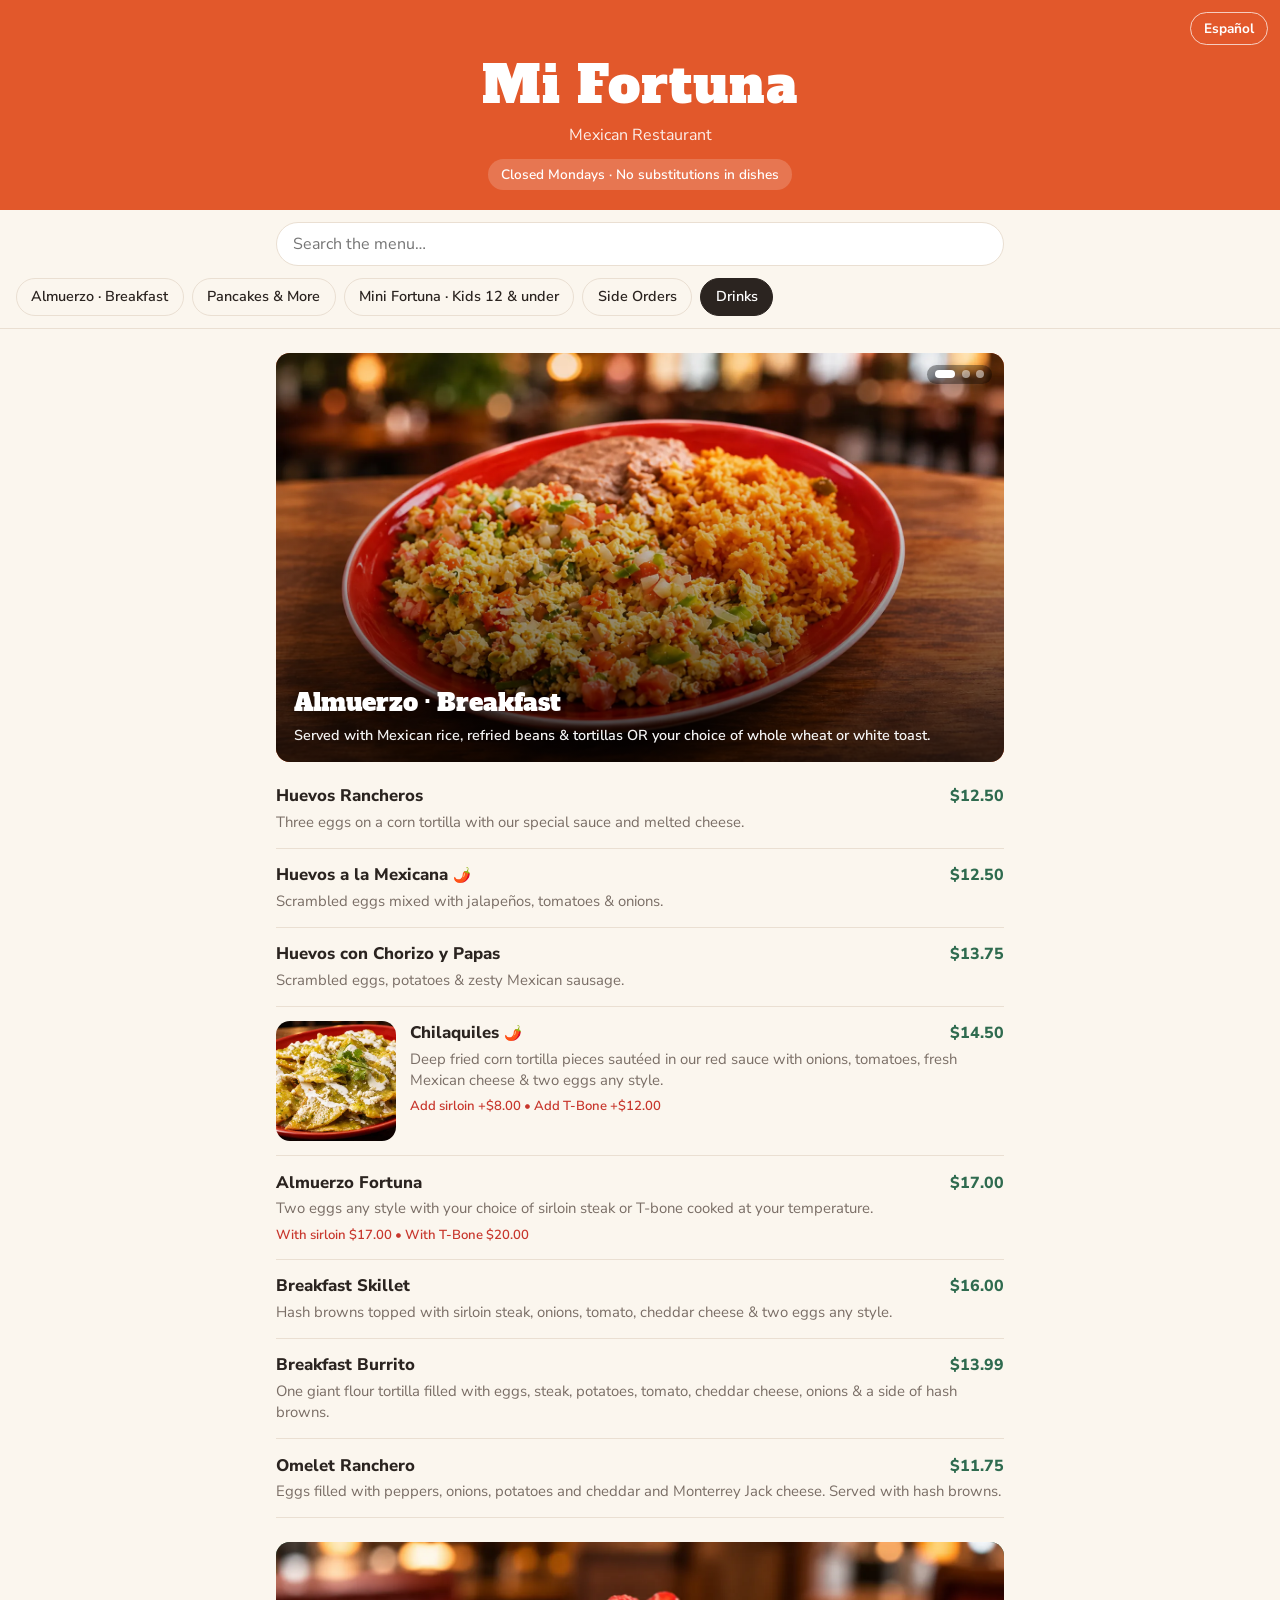
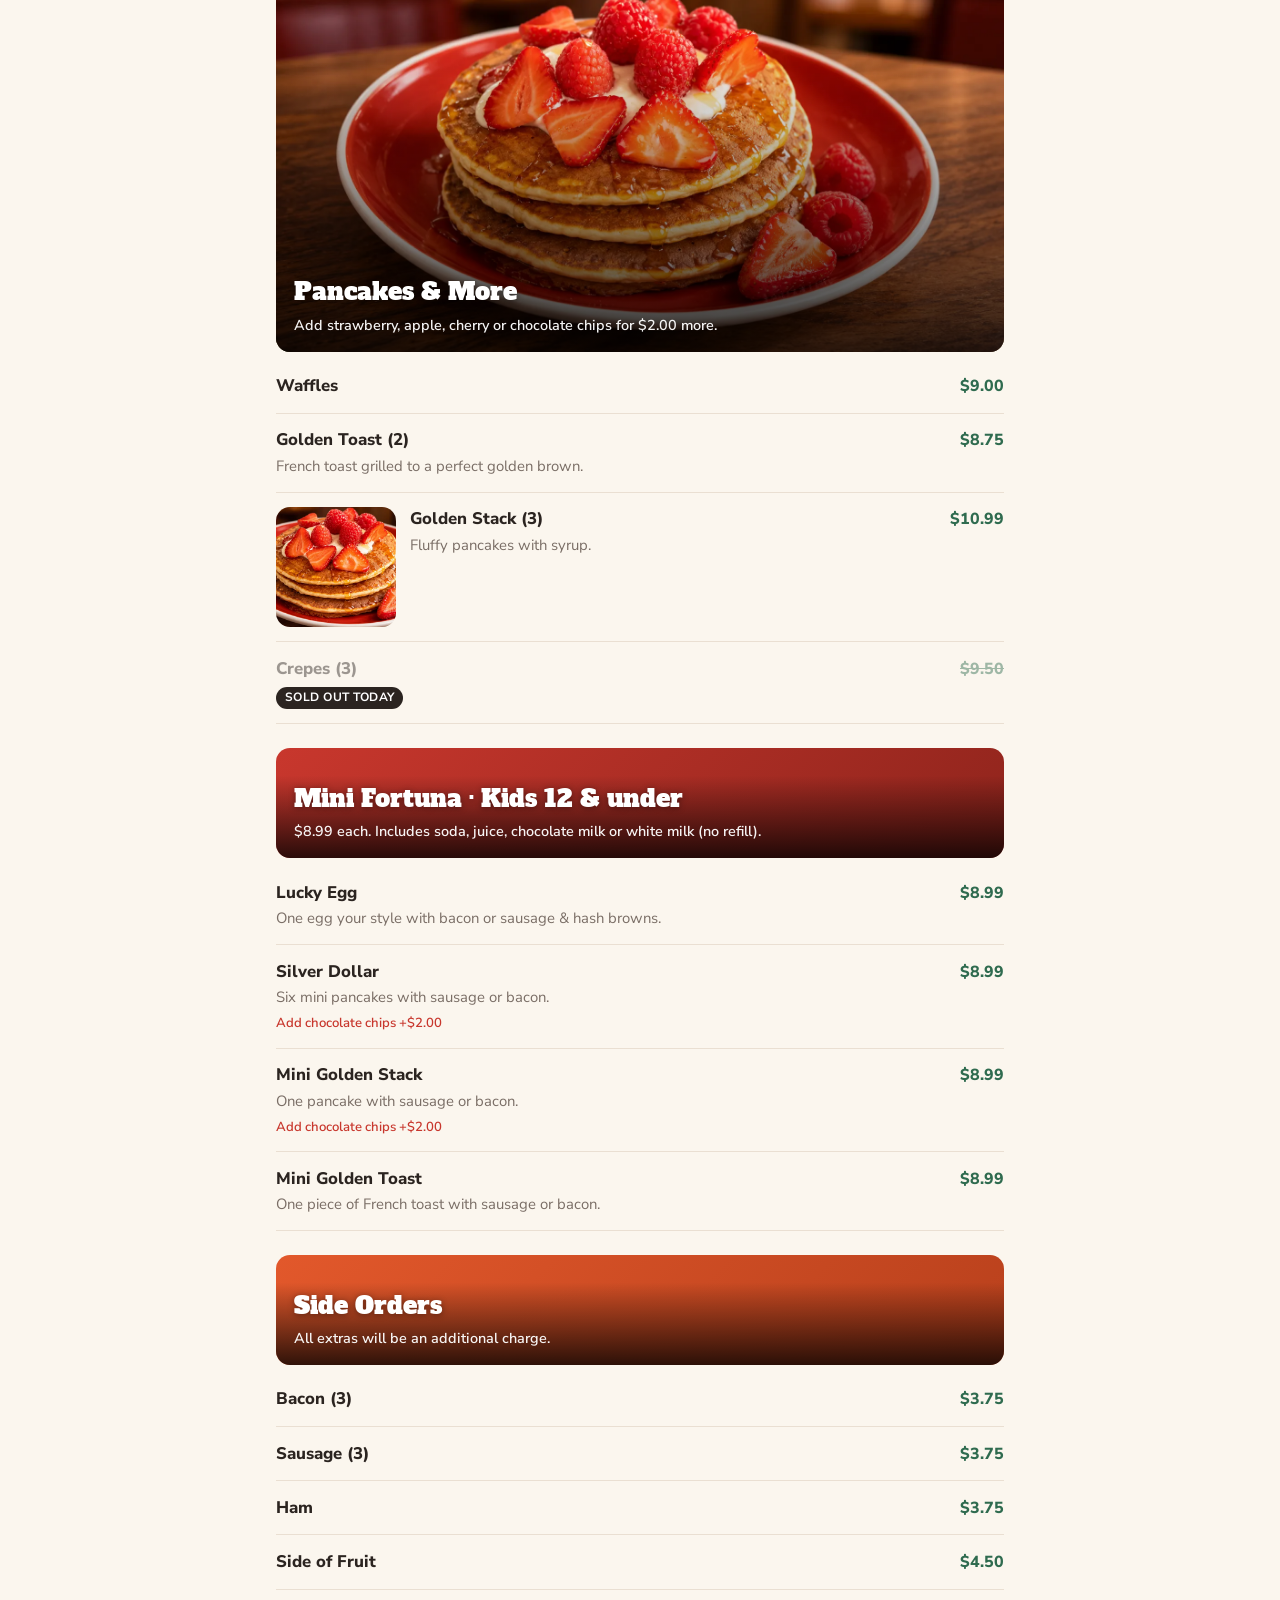
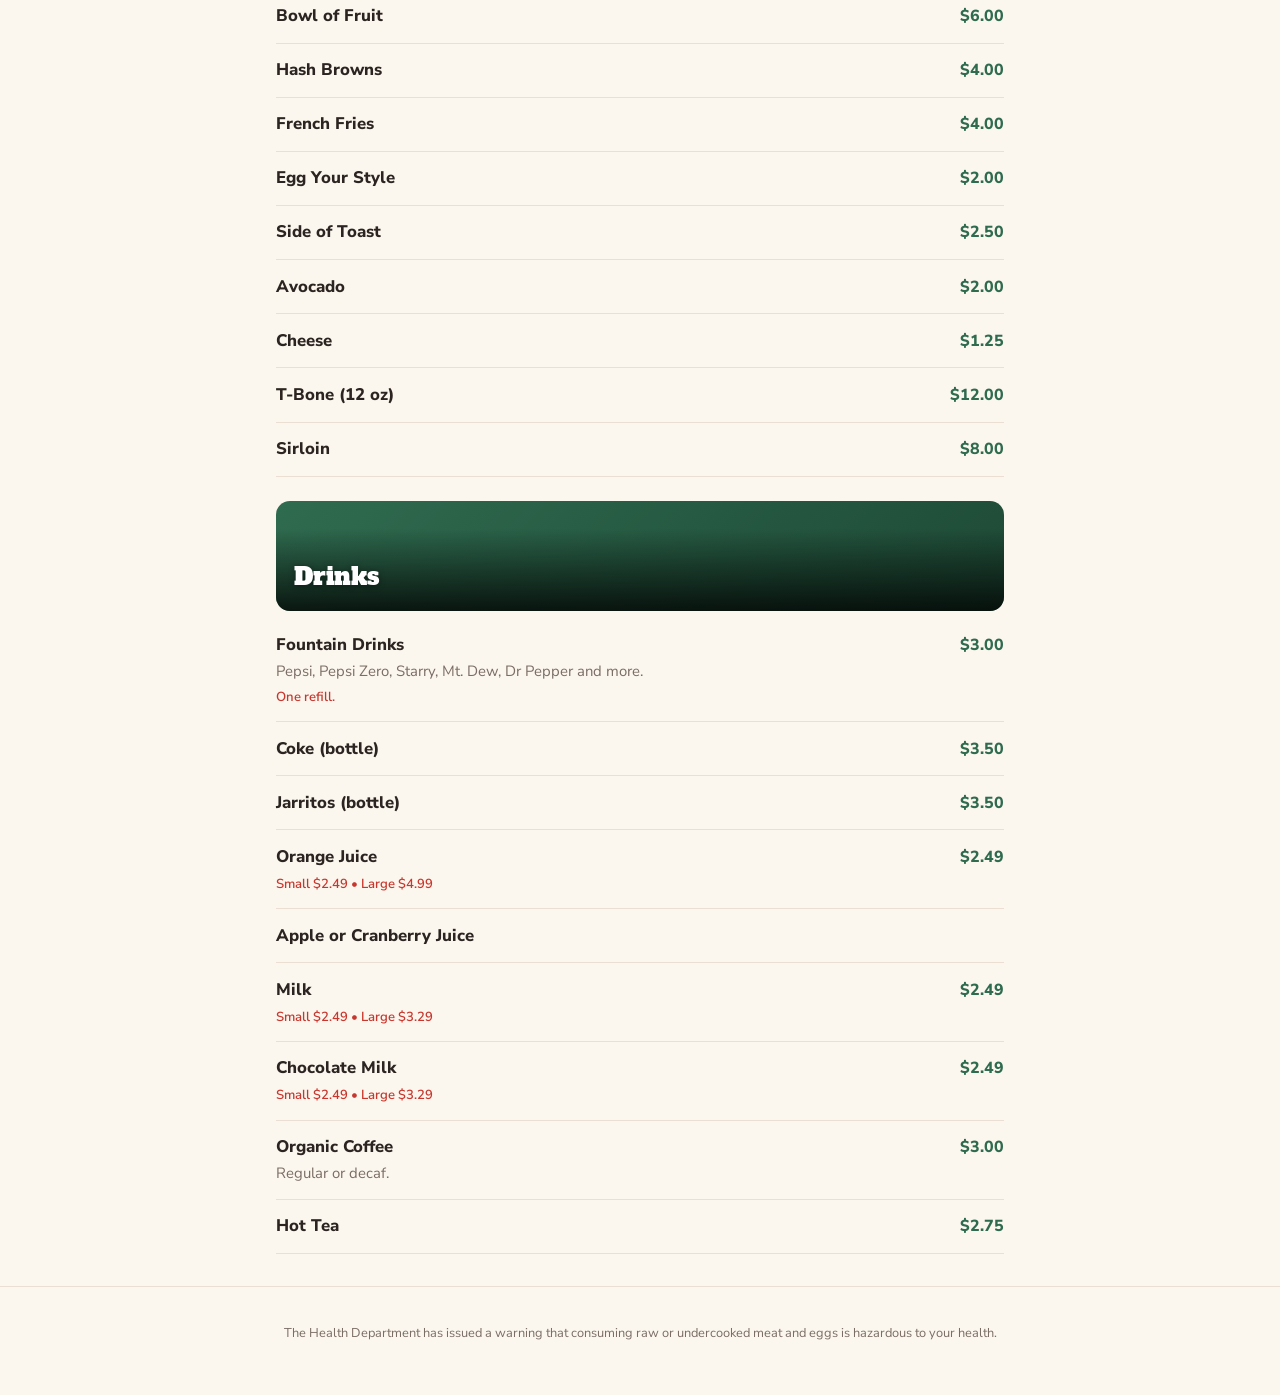
==== index.html @ 21f15ef5 "first commit" ====
<!DOCTYPE html>
<html lang="en">
<head>
  <meta charset="UTF-8">
  <!-- Makes the page fit phone screens instead of showing a tiny zoomed-out page. -->
  <meta name="viewport" content="width=device-width, initial-scale=1.0">
  <title>Mi Fortuna · Menu</title>

  <link rel="preconnect" href="https://fonts.googleapis.com">
  <link rel="preconnect" href="https://fonts.gstatic.com" crossorigin>
  <link href="https://fonts.googleapis.com/css2?family=Alfa+Slab+One&family=Nunito+Sans:wght@400;600;800&display=swap" rel="stylesheet">

  <link rel="stylesheet" href="styles.css">
</head>
<body>

  <!-- ================= HEADER =================
       NEW: elements with a data-i18n="..." attribute get their text from
       the UI_TEXT dictionary in app.js. "i18n" is a common nickname for
       "internationalization" (i + 18 letters + n).
       The English text written here is only a default; JavaScript replaces it. -->
  <header class="site-header">
    <!-- LANGUAGE TOGGLE: the language button.
         It shows the language you'll SWITCH TO ("Español" while in English). -->
    <button id="lang-toggle" class="lang-toggle" type="button" data-i18n="langButton">Español</button>

    <!-- TODO: crop their logo artwork into logo.png and uncomment:
    <img src="logo.png" alt="Mi Fortuna Mexican Restaurant" class="logo"> -->
    <h1>Mi Fortuna</h1>
    <p class="tagline" data-i18n="tagline">Mexican Restaurant</p>
    <p class="notice" data-i18n="notice">Closed Mondays · No substitutions in dishes</p>
  </header>

  <!-- ================= STICKY BAR (search + tabs) =================
       NEW: the search box and the category tabs share one wrapper, and the
       WRAPPER is sticky, so both stay pinned to the top together. -->
  <div class="sticky-bar">
    <!-- SEARCH: the search box.
         type="search" gives phones a search keyboard and a built-in clear (x) button.
         The placeholder text is set from app.js so it can be translated. -->
    <input id="search" class="search-input" type="search" autocomplete="off" aria-label="Search the menu">
    <nav id="category-nav" class="category-nav" aria-label="Menu categories"></nav>
  </div>

  <main id="menu" class="menu">
    <p class="status" data-i18n="loading">Loading menu…</p>
  </main>

  <footer class="site-footer">
    <p data-i18n="healthWarning">The Health Department has issued a warning that consuming raw or undercooked meat and eggs is hazardous to your health.</p>
  </footer>

  <!-- At the end of <body>, so the HTML above exists when the script runs. -->
  <script src="app.js"></script>
</body>
</html>
---- styles.css ----
/* =====================================================================
   MI FORTUNA MENU — STYLES
   Mobile-first: the base styles are for phones (that's who scans the QR).
   The @media rule at the bottom adds tweaks for wider screens.
   ===================================================================== */

/* CSS variables ("custom properties"): define colors once, reuse everywhere.
   To re-theme the whole menu for another restaurant, change only these. */
:root {
  --orange: #e2582b;   /* their "Almuerzo · Breakfast" banner */
  --green: #2f6b4f;    /* "Side Orders" banner */
  --red: #c8372d;      /* "Drinks" banner */
  --cream: #fbf6ee;    /* warm paper-like background */
  --ink: #2b2420;      /* main text: softer than pure black */
  --muted: #7a6e66;    /* secondary text (descriptions) */
  --line: #eadfd2;     /* thin dividers */
  --radius: 14px;
}

/* box-sizing: border-box means padding is included in an element's width,
   so "width: 100%" plus padding doesn't overflow. Almost every project uses this. */
*, *::before, *::after { box-sizing: border-box; }

/* Smooth scrolling when a category tab is tapped. */
html { scroll-behavior: smooth; }

body {
  margin: 0;
  font-family: "Nunito Sans", system-ui, sans-serif;
  background: var(--cream);
  color: var(--ink);
  line-height: 1.45;
}

/* ---------- Header ---------- */
.site-header {
  position: relative;            /* lets the language button be placed inside it (below) */
  text-align: center;
  padding: 3rem 1rem 1.25rem;     /* extra top space for the language button */
  background: var(--orange);
  color: #fff;
}
.site-header h1 {
  font-family: "Alfa Slab One", serif;
  font-weight: 400;              /* this font only comes in one weight */
  font-size: 2.4rem;
  margin: 0;
  letter-spacing: 0.02em;
}
.tagline { margin: 0.1rem 0 0.75rem; opacity: 0.9; }
.notice {
  display: inline-block;
  margin: 0;
  padding: 0.35rem 0.8rem;
  border-radius: 999px;          /* a huge radius = pill shape */
  background: rgba(255, 255, 255, 0.18);
  font-size: 0.85rem;
  font-weight: 600;
}
.logo { width: 110px; border-radius: 10px; margin-bottom: 0.5rem; }

/* LANGUAGE TOGGLE: language button in the top-right corner.
   "position: absolute" places it relative to the nearest parent that has
   "position: relative", which is .site-header (see above). */
.lang-toggle {
  position: absolute;
  top: 0.75rem;
  right: 0.75rem;
  padding: 0.35rem 0.8rem;
  border: 1.5px solid rgba(255, 255, 255, 0.7);
  border-radius: 999px;
  background: transparent;
  color: #fff;
  font: inherit;                 /* buttons don't inherit the page font by default */
  font-size: 0.85rem;
  font-weight: 700;
  cursor: pointer;
}

/* ---------- Sticky bar: search + category tabs ----------
   The WRAPPER is sticky, so the search box and the tabs stick together. */
.sticky-bar {
  position: sticky;              /* behaves normally until it reaches...  */
  top: 0;                        /* ...the top of the screen, then sticks */
  z-index: 10;                   /* stays above the menu cards */
  background: var(--cream);
  border-bottom: 1px solid var(--line);
  padding-top: 0.75rem;
}

/* SEARCH: search box */
.search-input {
  display: block;
  width: calc(100% - 2rem);      /* full width minus 1rem on each side */
  max-width: 728px;
  margin: 0 auto;
  padding: 0.6rem 1rem;
  border: 1.5px solid var(--line);
  border-radius: 999px;
  background: #fff;
  font: inherit;
  font-size: 1rem;               /* 16px or more stops iPhones from auto-zooming on tap */
}
.search-input:focus { outline: none; border-color: var(--orange); }

.category-nav {
  display: flex;
  gap: 0.5rem;
  overflow-x: auto;              /* too many tabs? swipe sideways */
  padding: 0.75rem 1rem;
  scrollbar-width: none;         /* hide the scrollbar (Firefox) */
}
/* GOTCHA: the HTML "hidden" attribute normally means display:none, but our
   "display: flex" above overrides it. This rule makes "hidden" win again.
   app.js hides the tabs while you're searching. */
.category-nav[hidden] { display: none; }
.category-nav::-webkit-scrollbar { display: none; } /* hide it (Chrome/Safari) */

.category-nav a {
  flex: 0 0 auto;                /* don't shrink tabs; let them scroll instead */
  padding: 0.45rem 0.9rem;
  border-radius: 999px;
  border: 1.5px solid var(--line);
  color: var(--ink);
  text-decoration: none;
  font-weight: 600;
  font-size: 0.9rem;
  white-space: nowrap;           /* keep each tab label on one line */
}
/* app.js adds the class "active" to the tab of the section you're looking at. */
.category-nav a.active {
  background: var(--ink);
  border-color: var(--ink);
  color: #fff;
}

/* ---------- Menu sections ---------- */
.menu { max-width: 760px; margin: 0 auto; padding: 0 1rem 2rem; }

.menu-section {
  /* When a tab is tapped, the browser scrolls to the section. Without this
     margin the sticky nav would cover the section title. */
  scroll-margin-top: 125px;      /* taller now: search box + tabs */
  padding-top: 1.5rem;
}

/* ---------- Category card (with swipeable photos) ----------
   The card is built in layers, stacked with position: absolute.
   From bottom to top:
     1. .hero-track  a row of photos you can swipe sideways
     2. ::after      a dark gradient, so white text is readable on ANY photo
     3. .hero-text   the category title and note
     4. .hero-dots   one dot per photo (only when there are 2+ photos)

   The swiping is done by the browser itself with "scroll-snap" (pure CSS).
   JavaScript only updates the dots and makes them clickable. */
.category-hero {
  --hero-fallback: linear-gradient(135deg, var(--orange), #b8401c);
  position: relative;            /* the layers inside are positioned relative to this card */
  aspect-ratio: 16 / 9;          /* height follows the width; same shape on every phone */
  margin-bottom: 0.5rem;
  border-radius: var(--radius);
  overflow: hidden;              /* clip the photos to the rounded corners */
  color: #fff;
  background: var(--hero-fallback); /* only visible when there are no photos */
}

/* Layer 1: the photo strip. */
.hero-track {
  position: absolute;
  inset: 0;                      /* shortcut for top: 0; right: 0; bottom: 0; left: 0 → fill the card */
  display: flex;                 /* photos sit side by side in one row */
  overflow-x: auto;              /* the row is wider than the card, so it scrolls sideways */
  scroll-snap-type: x mandatory; /* after a swipe, ALWAYS stop exactly on a photo, never halfway */
  scrollbar-width: none;         /* hide the scrollbar (Firefox) */
}
.hero-track::-webkit-scrollbar { display: none; } /* hide it (Chrome/Safari) */

.hero-slide {
  flex: 0 0 100%;                /* each photo is exactly as wide as the card */
  width: 100%;
  height: 100%;
  object-fit: cover;             /* fill the card, cropping the photo if needed */
  scroll-snap-align: start;      /* the snap point: the left edge of each photo */
}

/* Layer 2: the dark gradient. ::after creates an extra "fake" element
   inside the card without adding any HTML. */
.category-hero::after {
  content: "";                   /* ::after only appears if it has content, even empty */
  position: absolute;
  inset: 0;
  background: linear-gradient(to top, rgba(0, 0, 0, 0.78), rgba(0, 0, 0, 0) 75%);
  pointer-events: none;          /* touches go THROUGH the gradient to the photos, so swiping works */
}

/* Layer 3: title and note, pinned to the bottom. */
.hero-text {
  position: absolute;
  left: 0;
  right: 0;
  bottom: 0;
  z-index: 1;                    /* above the gradient */
  padding: 1rem 1.1rem;
  pointer-events: none;          /* swiping on top of the text still moves the photos */
}

/* Layer 4: the dots, in the top-right corner (the text is at the bottom). */
.hero-dots {
  position: absolute;
  top: 0.75rem;
  right: 0.75rem;
  z-index: 2;
  display: flex;
  gap: 0.4rem;
  padding: 0.35rem 0.5rem;
  border-radius: 999px;
  background: rgba(0, 0, 0, 0.35); /* dark pill so the dots show on bright photos */
}
.hero-dot {
  width: 8px;
  height: 8px;
  padding: 0;
  border: none;
  border-radius: 999px;
  background: rgba(255, 255, 255, 0.5);
  cursor: pointer;
  transition: width 0.2s;        /* animate the width change below */
}
.hero-dot.active { width: 20px; background: #fff; } /* the current photo's dot stretches */

/* No photos? A shorter colored card. Here the text is NOT absolute, so the
   card grows if the note is long instead of the text spilling out. */
.category-hero.no-photo {
  aspect-ratio: auto;
  min-height: 110px;
  display: flex;
  flex-direction: column;
  justify-content: flex-end;     /* text at the bottom, like the photo cards */
}
.category-hero.no-photo .hero-text { position: relative; }

/* nth-of-type picks every 3rd section, starting from the 2nd or 3rd, and
   changes the fallback color so the plain cards don't all look the same. */
.menu-section:nth-of-type(3n + 2) .category-hero { --hero-fallback: linear-gradient(135deg, var(--green), #1e4a36); }
.menu-section:nth-of-type(3n + 3) .category-hero { --hero-fallback: linear-gradient(135deg, var(--red), #8f241c); }

.menu-section .category-hero h2 {
  /* ".menu-section .category-hero h2" is MORE specific than ".menu-section h2"
     (two classes instead of one), so this white color wins over the orange. */
  color: #fff;
  margin: 0;
  text-shadow: 0 1px 6px rgba(0, 0, 0, 0.4);
}
.hero-note { margin: 0.3rem 0 0; font-size: 0.9rem; font-weight: 600; opacity: 0.95; }

/* While searching we show a small plain heading instead of the big card. */
.menu-section .search-heading { font-size: 1.1rem; margin-bottom: 0; }
.menu-section h2 {
  font-family: "Alfa Slab One", serif;
  font-weight: 400;
  color: var(--orange);
  font-size: 1.5rem;
  margin: 0 0 0.75rem;
}

/* ---------- One dish ---------- */
.item {
  display: flex;
  gap: 0.9rem;
  padding: 0.9rem 0;
  border-bottom: 1px solid var(--line);
}
.item-photo {
  width: 92px;
  height: 92px;
  flex-shrink: 0;
  object-fit: cover;             /* crop photos to fill the square without stretching */
  border-radius: var(--radius);
}
.item-body { flex: 1; min-width: 0; } /* min-width: 0 lets long text wrap inside flex */

.item-header {
  display: flex;
  justify-content: space-between;  /* name on the left, price on the right */
  align-items: baseline;
  gap: 0.75rem;
}
.item-name { margin: 0; font-size: 1.05rem; font-weight: 800; }
.item-price { font-weight: 800; color: var(--green); white-space: nowrap; }
.item-desc { margin: 0.2rem 0 0; color: var(--muted); font-size: 0.93rem; }
.item-options { margin: 0.35rem 0 0; font-size: 0.82rem; color: var(--red); font-weight: 600; }
.spicy { font-size: 0.9rem; }

/* SOLD OUT: sold-out dishes are faded, with a small badge.
   The badge sits inside .item-body, which is NOT faded, so it stays bold
   and easy to read. */
.item.sold-out .item-photo,
.item.sold-out .item-header,
.item.sold-out .item-desc,
.item.sold-out .item-options { opacity: 0.45; }
.item.sold-out .item-price { text-decoration: line-through; }
.badge {
  display: inline-block;
  margin-top: 0.35rem;
  padding: 0.15rem 0.55rem;
  border-radius: 999px;
  background: var(--ink);
  color: #fff;
  font-size: 0.75rem;
  font-weight: 700;
  text-transform: uppercase;
  letter-spacing: 0.04em;
}

/* Shown if the menu fails to load. */
.status { text-align: center; color: var(--muted); padding: 3rem 1rem; }

.site-footer {
  text-align: center;
  font-size: 0.8rem;
  color: var(--muted);
  padding: 1.5rem 1rem 2.5rem;
  border-top: 1px solid var(--line);
}

/* ---------- Wider screens (tablets / desktop) ----------
   Everything above applies everywhere; this only adds changes once
   the screen is at least 700px wide. That's what "mobile-first" means. */
@media (min-width: 700px) {
  .site-header h1 { font-size: 3.2rem; }
  .item-photo { width: 120px; height: 120px; }
}
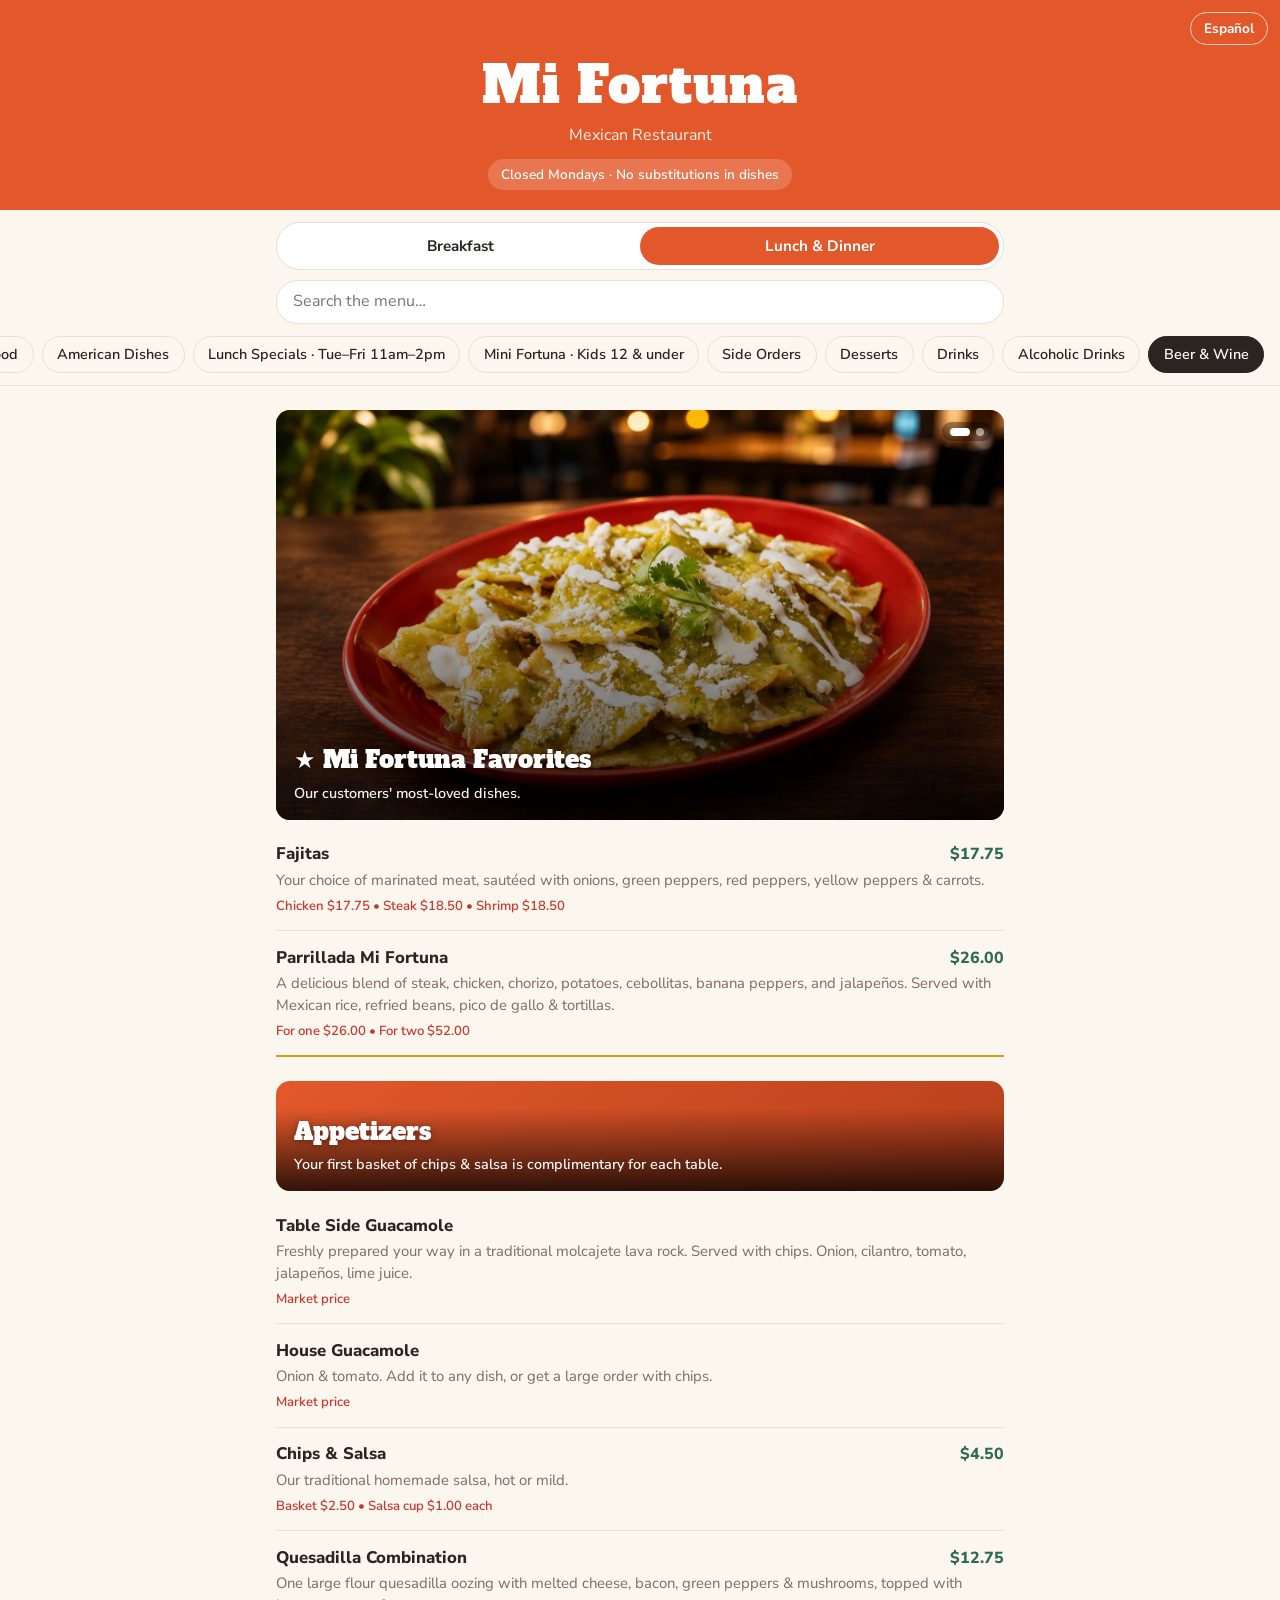
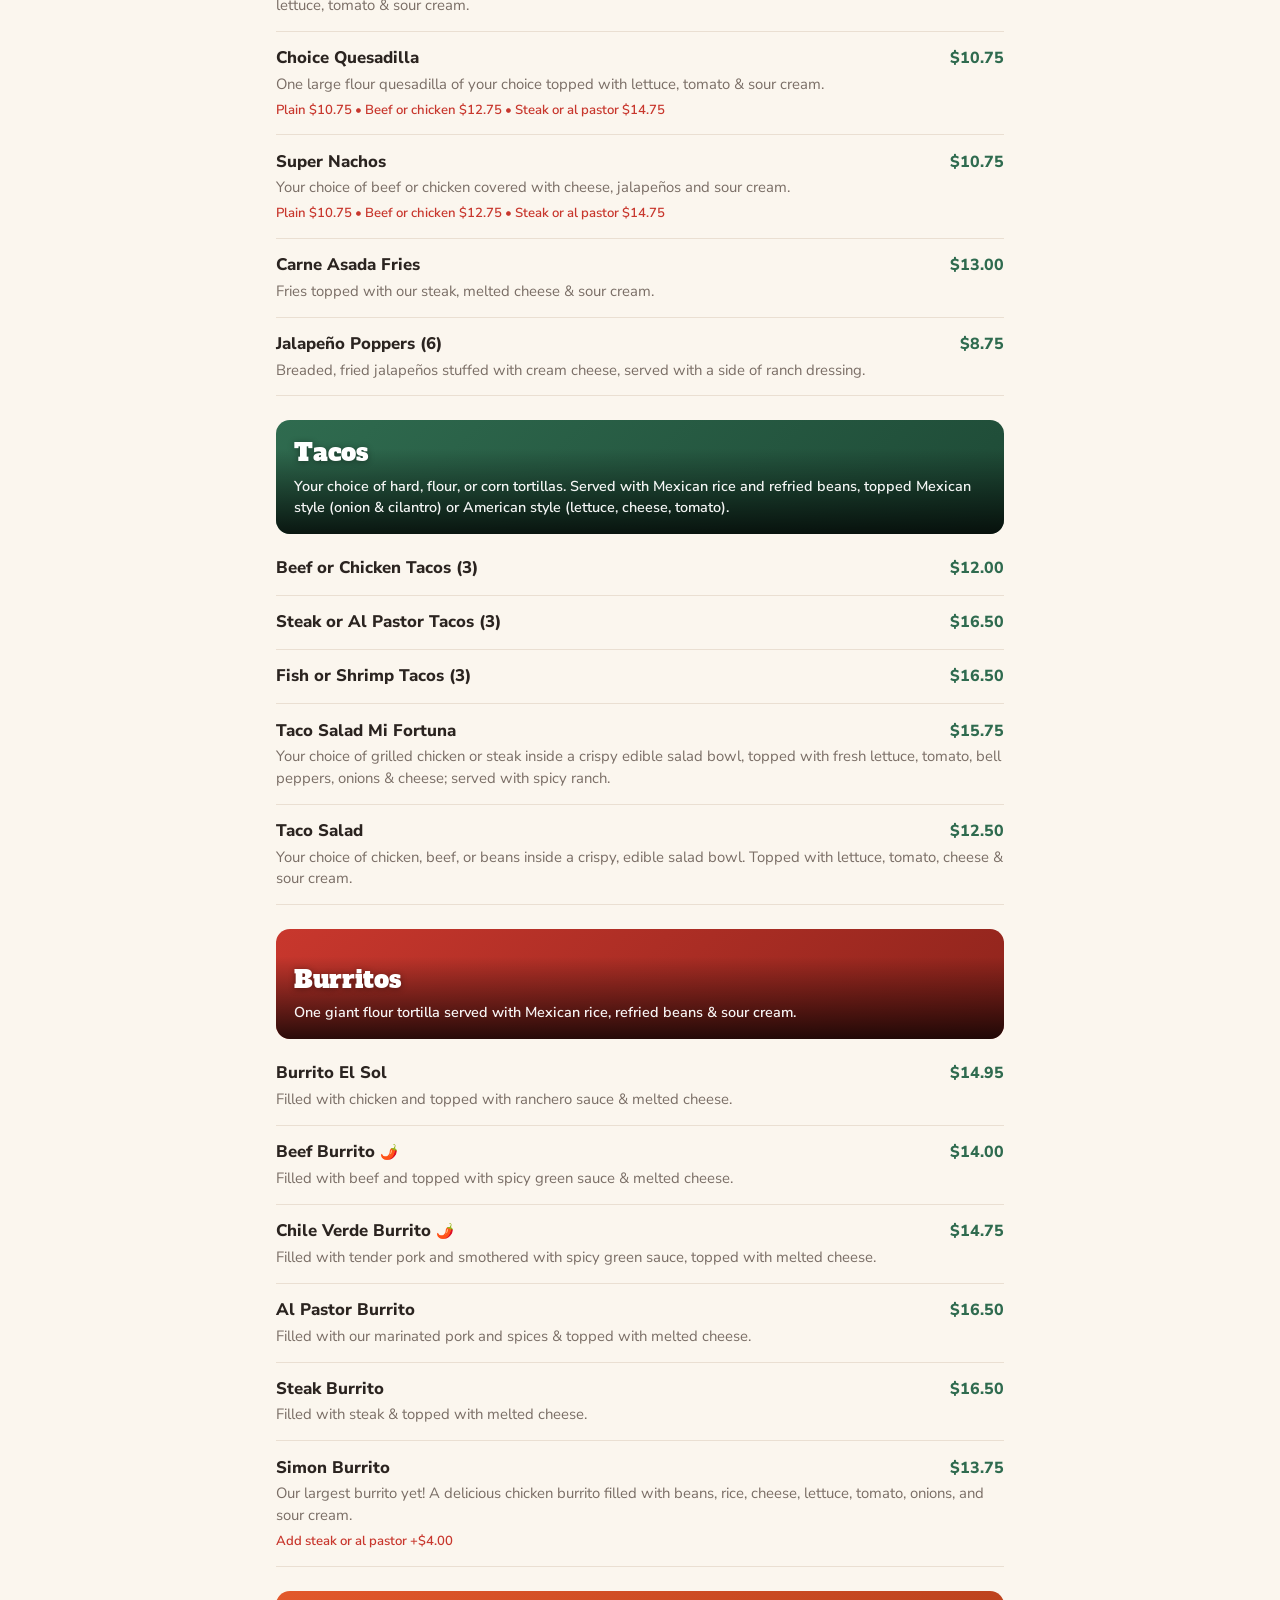
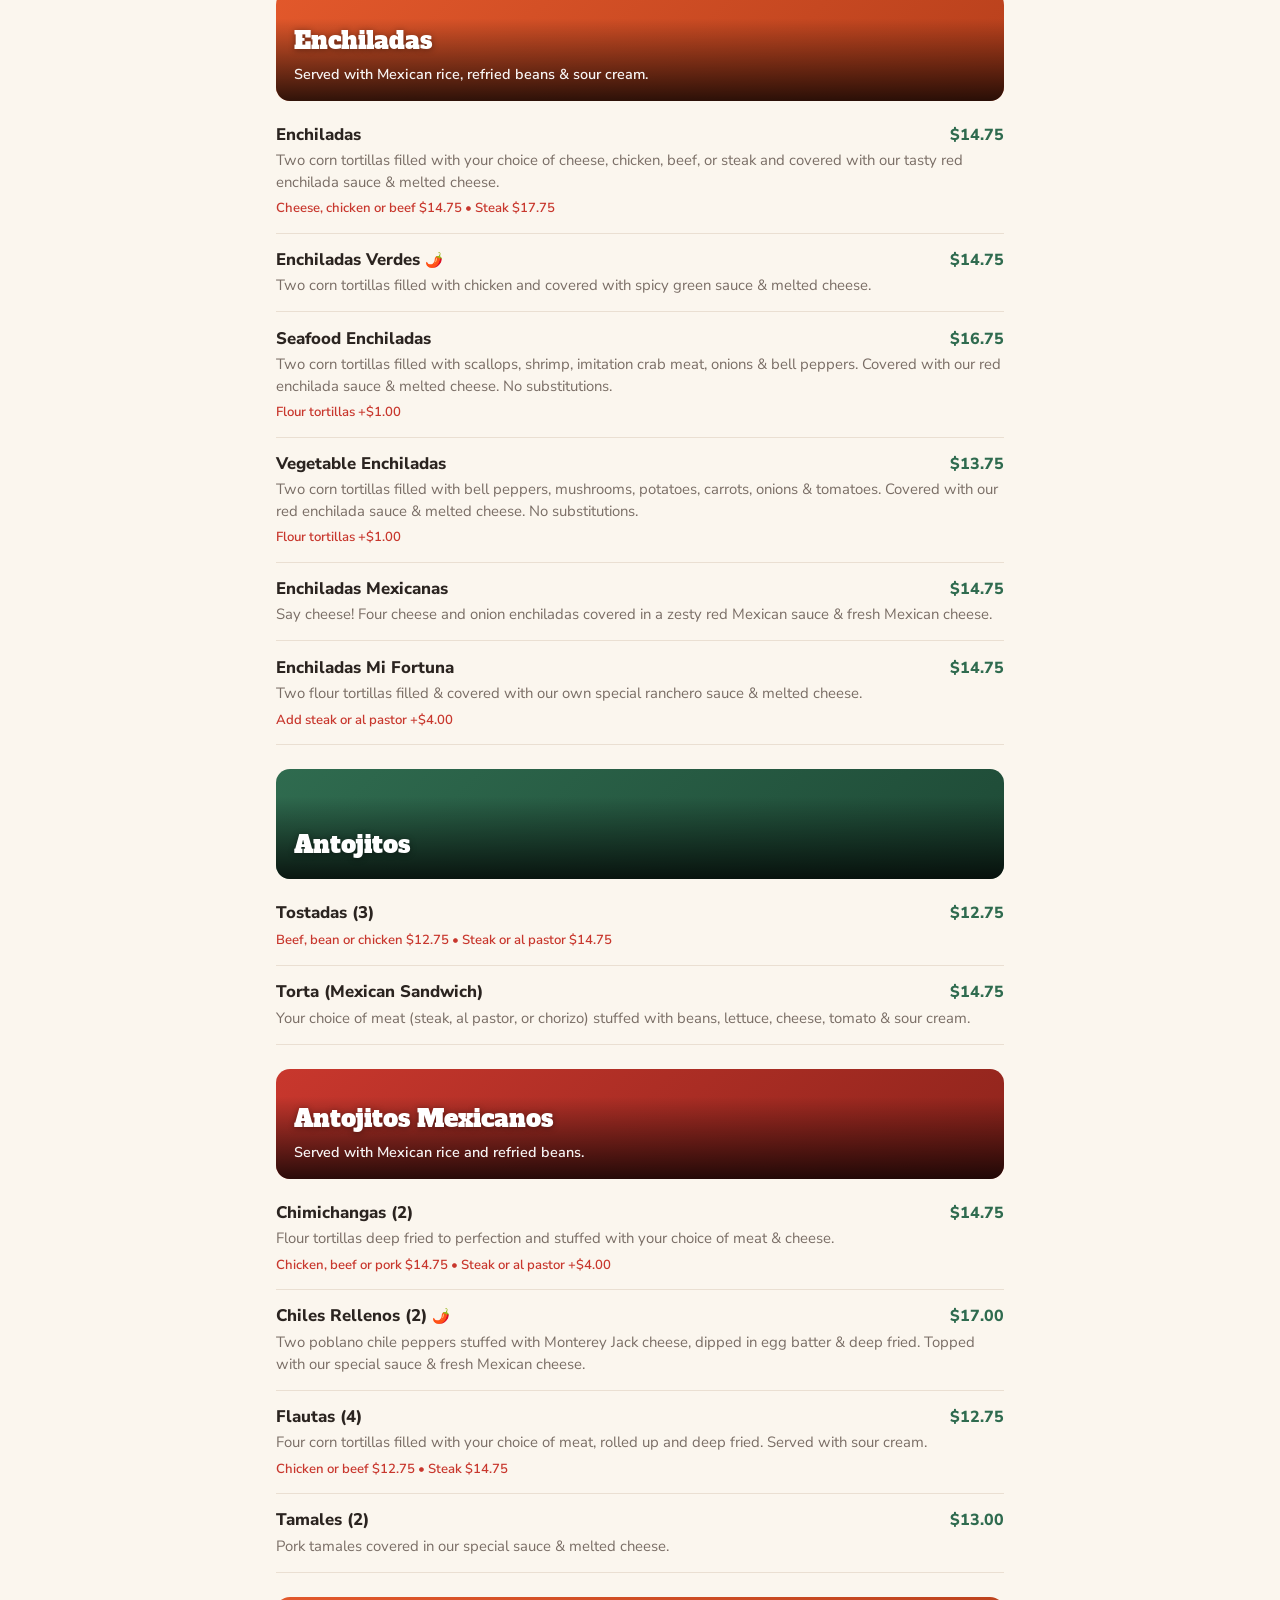
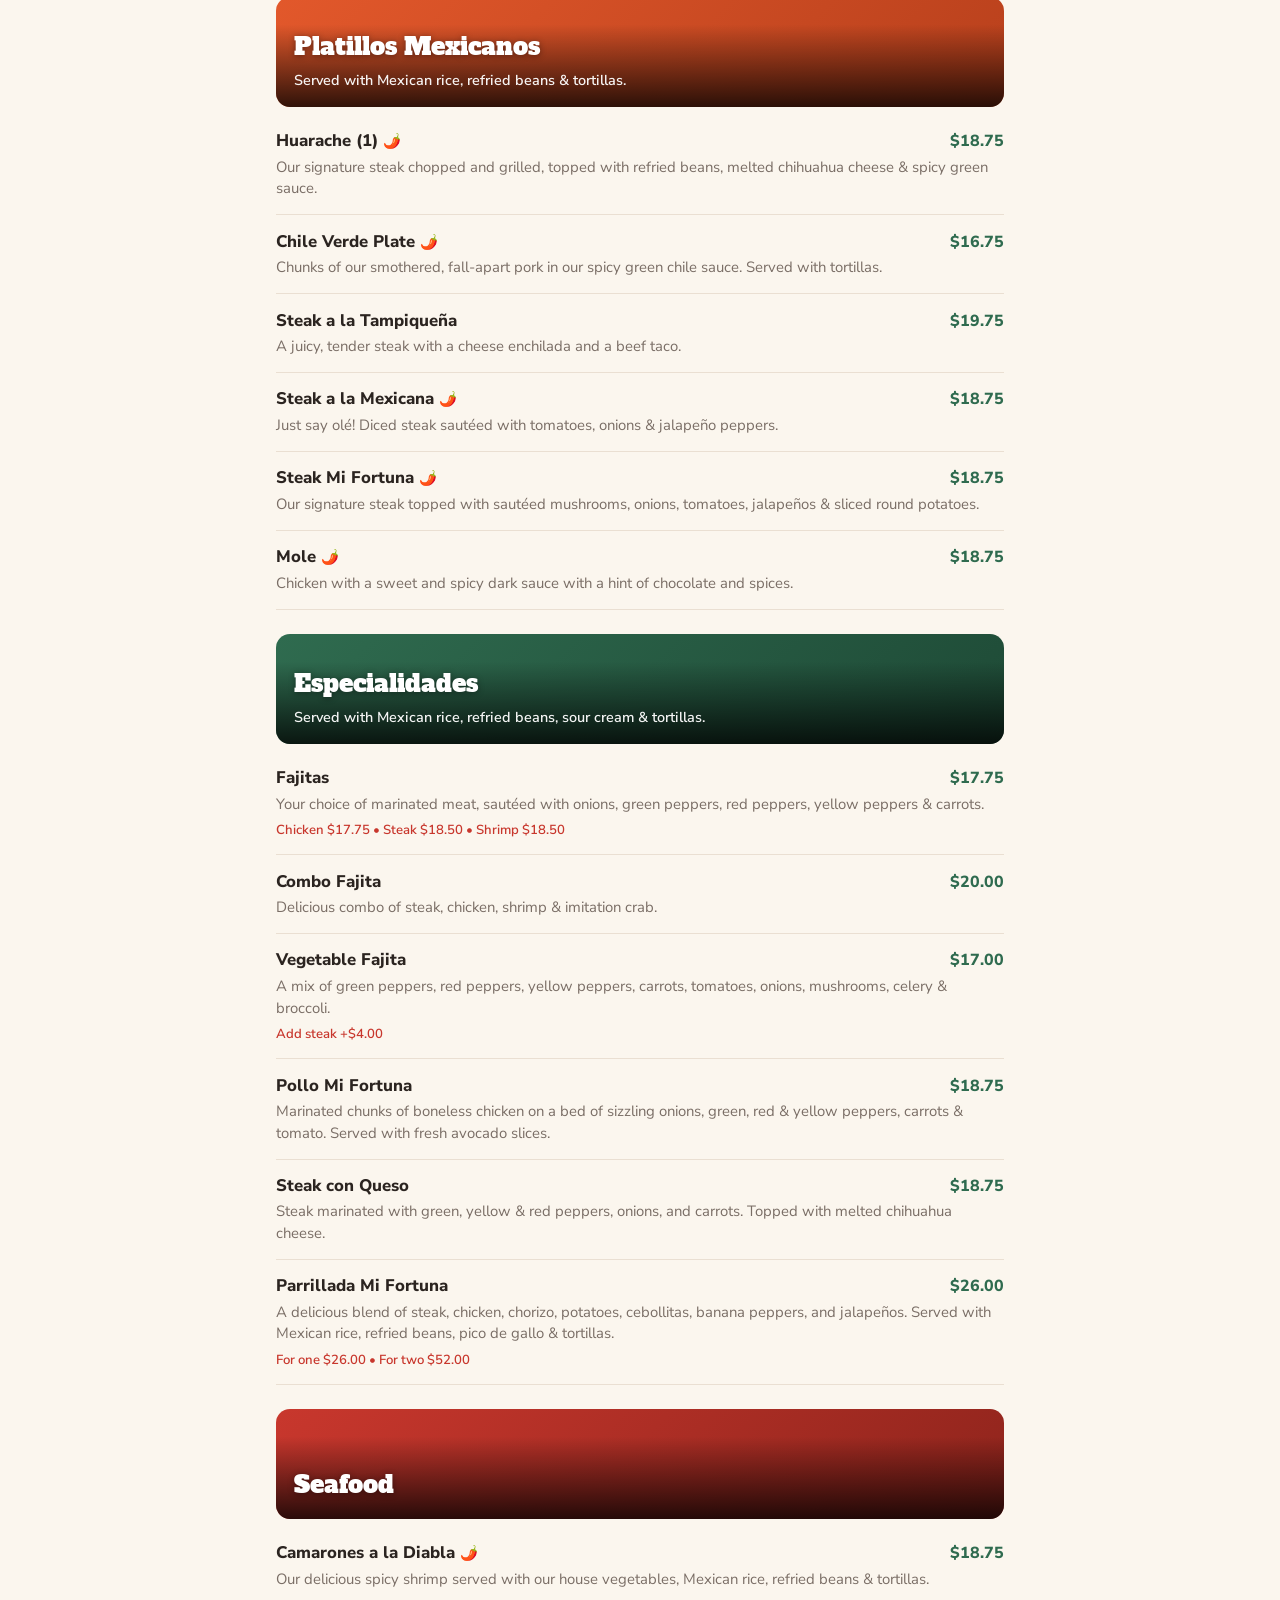
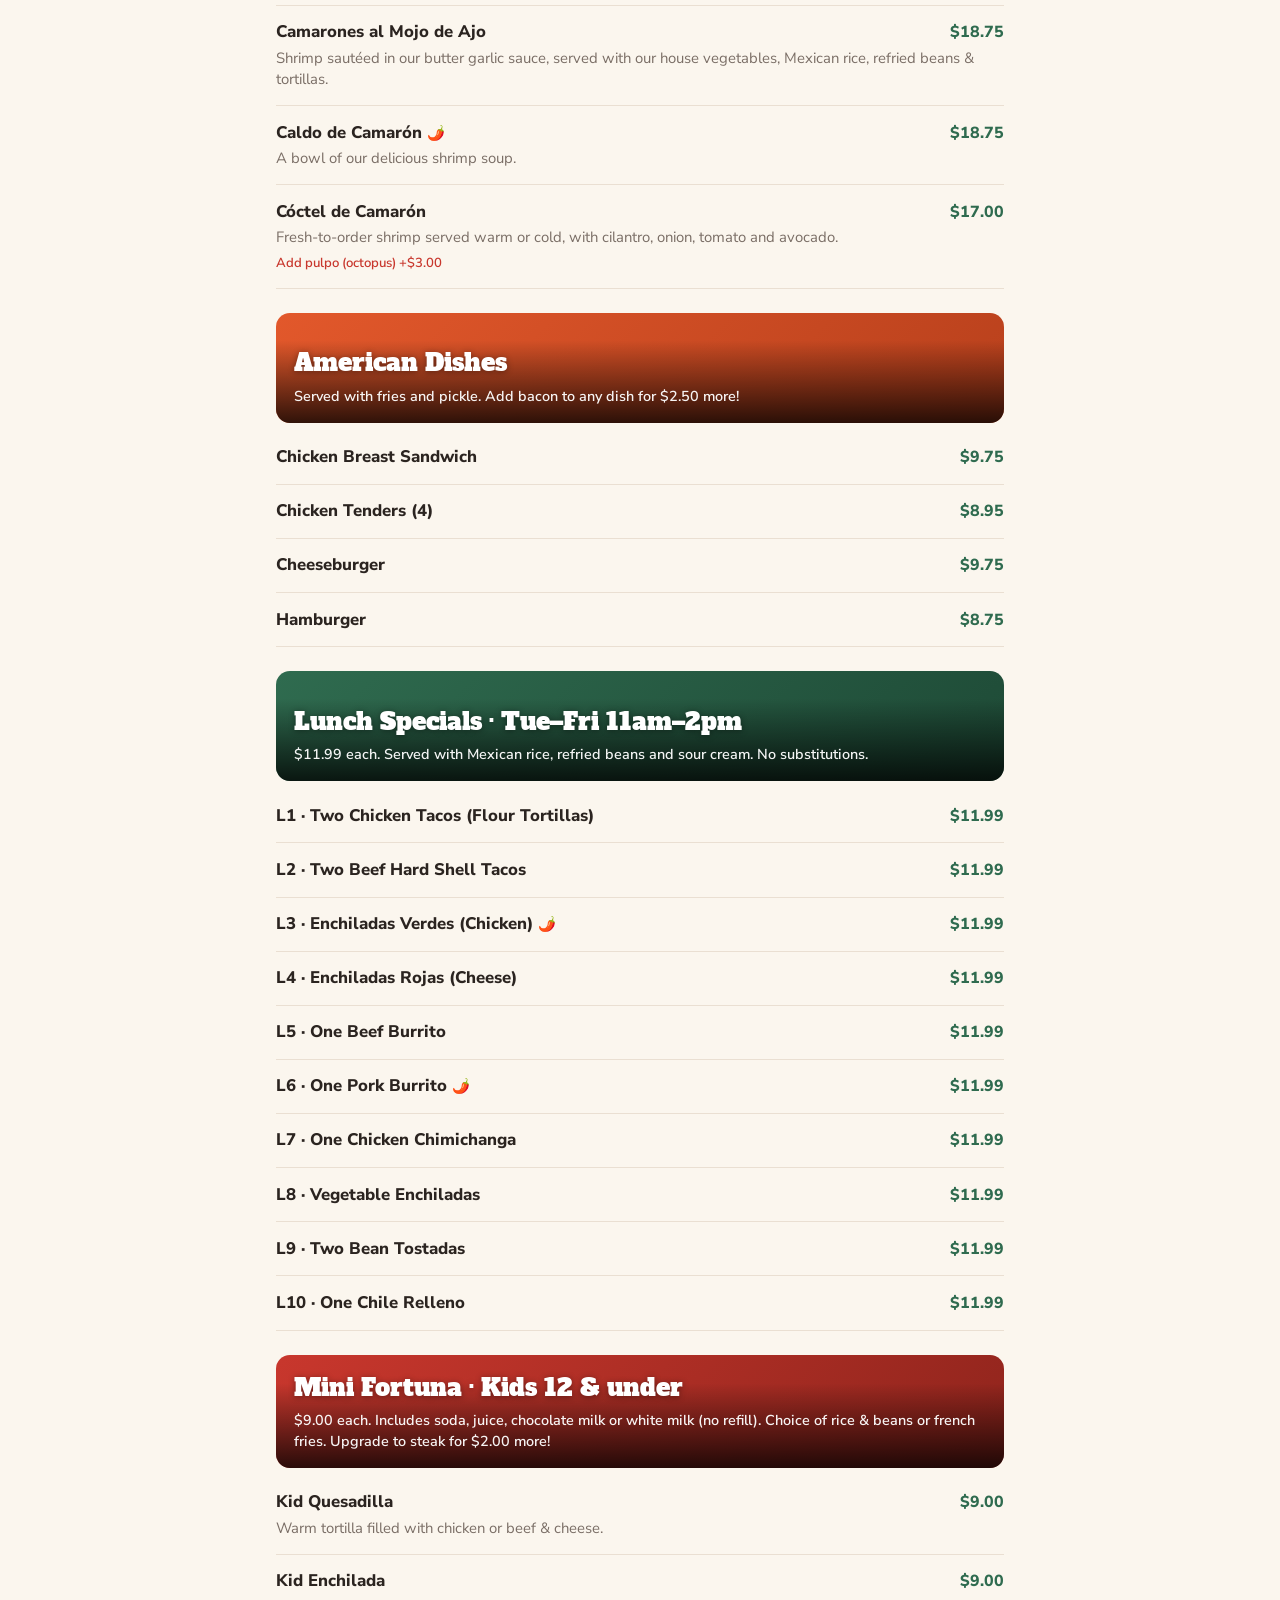
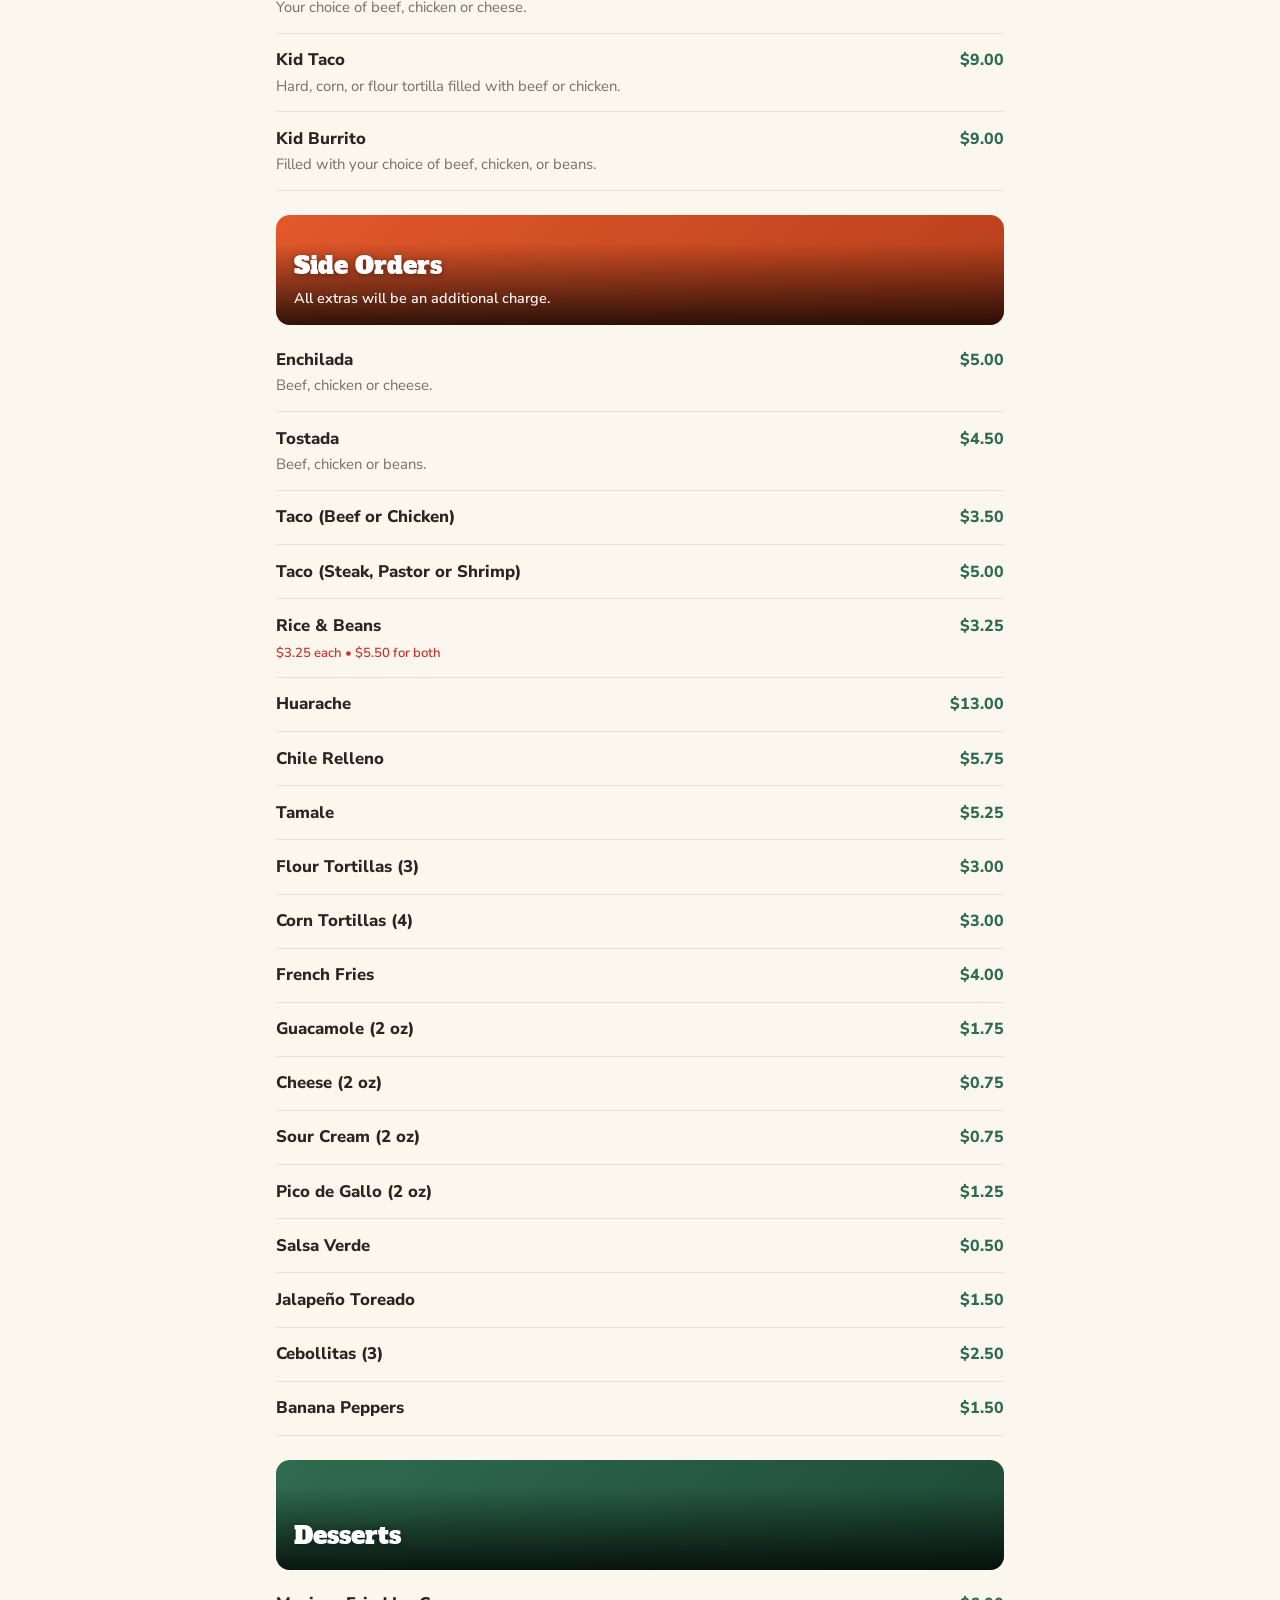
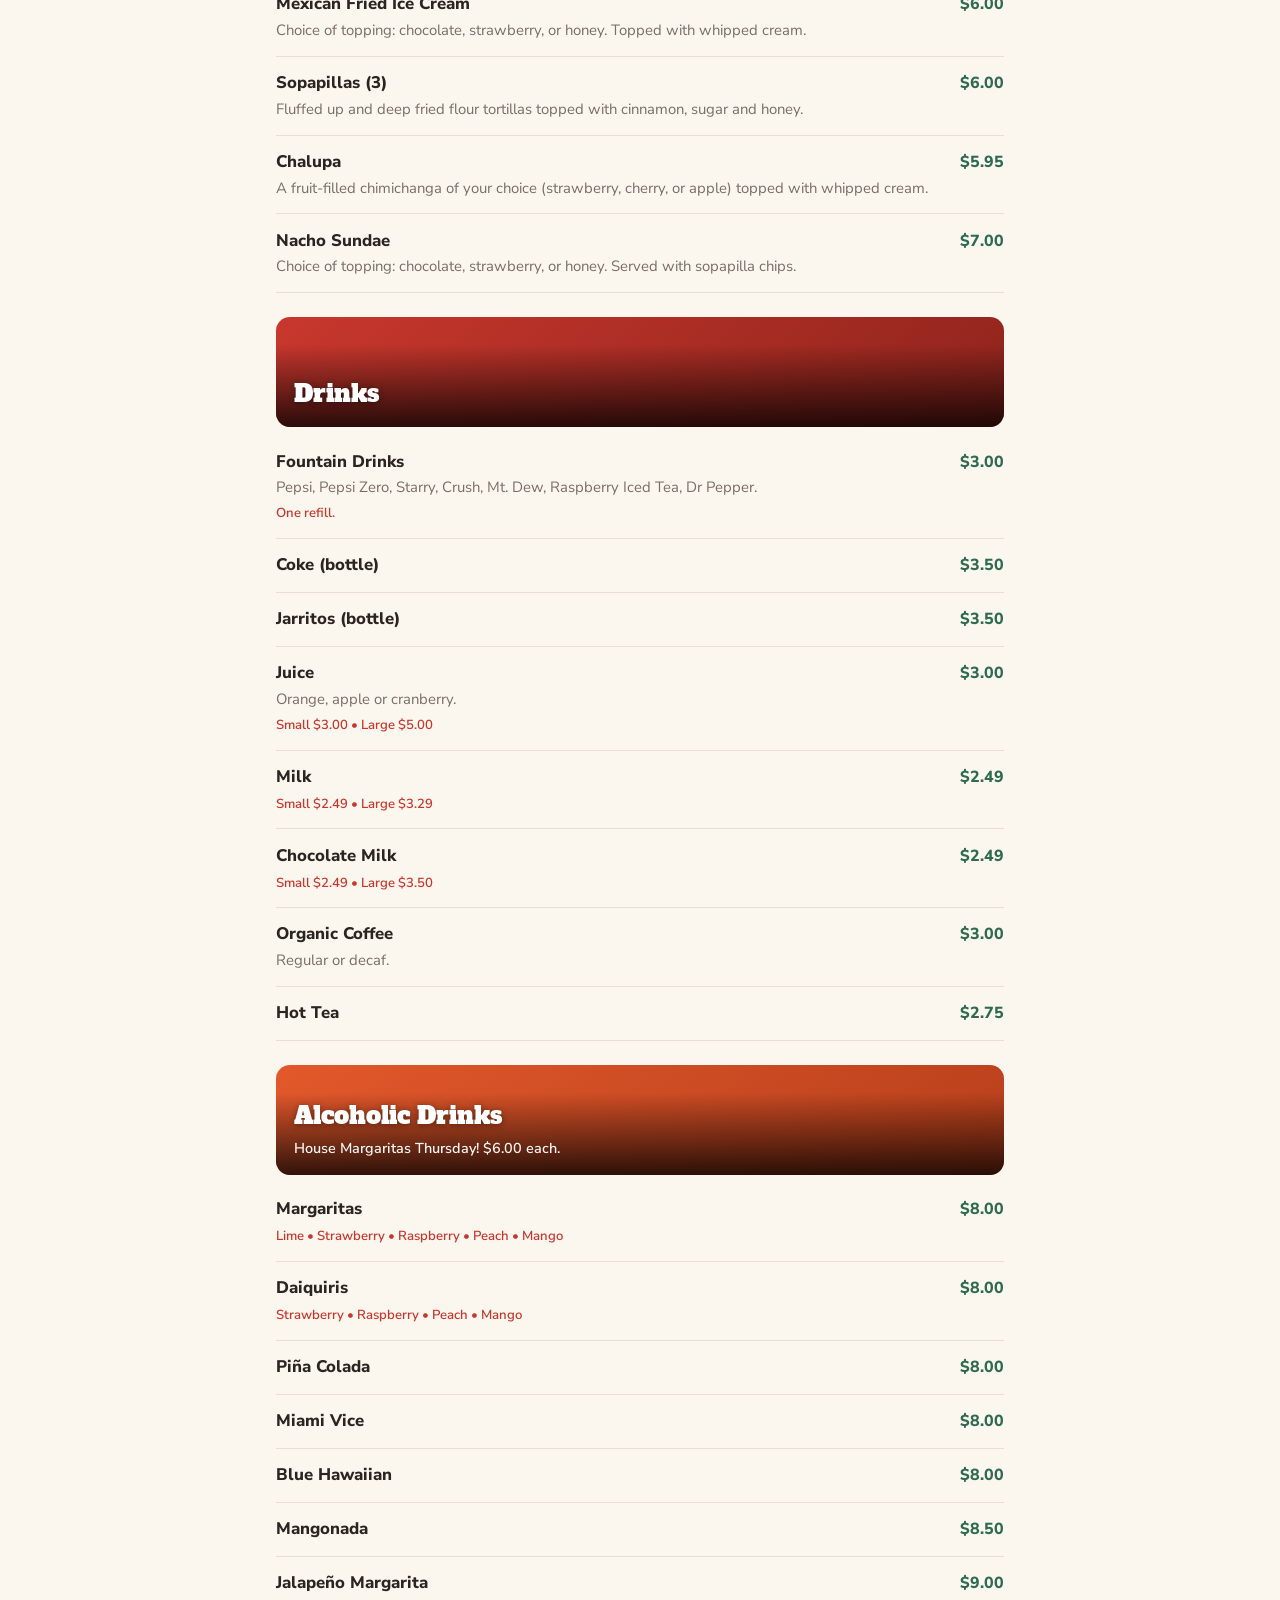
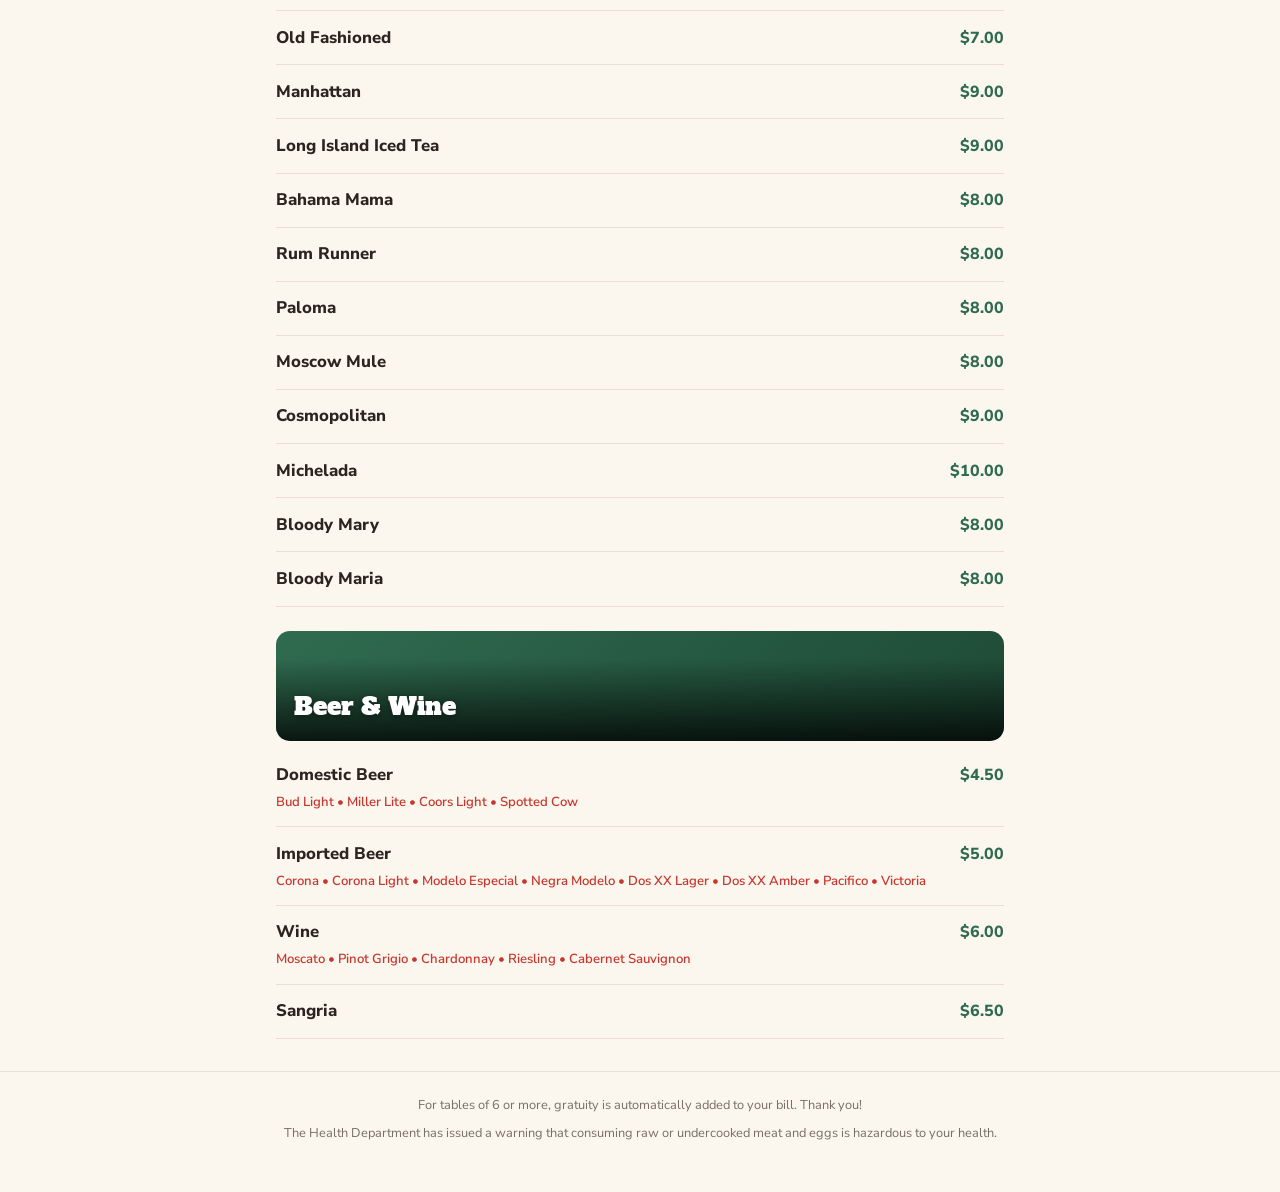
==== commit 49ecf32c: "updated menu" ====
--- a/index.html
+++ b/index.html
@@ -2,55 +2,35 @@
 <html lang="en">
 <head>
   <meta charset="UTF-8">
-  <!-- Makes the page fit phone screens instead of showing a tiny zoomed-out page. -->
+  <!-- Fits phone screens (in case the redirect page shows for a split second). -->
   <meta name="viewport" content="width=device-width, initial-scale=1.0">
   <title>Mi Fortuna · Menu</title>
 
-  <link rel="preconnect" href="https://fonts.googleapis.com">
-  <link rel="preconnect" href="https://fonts.gstatic.com" crossorigin>
-  <link href="https://fonts.googleapis.com/css2?family=Alfa+Slab+One&family=Nunito+Sans:wght@400;600;800&display=swap" rel="stylesheet">
+  <!-- TEMPORARY PAGE: sends anyone who opens the site's main address
+       (or index.html) to the menu. When the owner's full website is ready,
+       replace this whole file with the real home page. -->
 
-  <link rel="stylesheet" href="styles.css">
+  <!-- Tells search engines that the real page is menu.html, so Google
+       lists the menu instead of this empty redirect page. -->
+  <link rel="canonical" href="menu.html">
+
+  <!-- Redirect method 1 (plain HTML, works even if JavaScript is off):
+       content="0; url=menu.html" means "wait 0 seconds, then go to menu.html". -->
+  <meta http-equiv="refresh" content="0; url=menu.html">
+
+  <!-- Redirect method 2 (JavaScript, runs first because it's faster):
+       location.replace() swaps this page for the menu in the browser history,
+       so tapping the phone's Back button doesn't bounce the customer
+       back here and straight into the menu again. -->
+  <script>
+    window.location.replace("menu.html");
+  </script>
 </head>
 <body>
-
-  <!-- ================= HEADER =================
-       NEW: elements with a data-i18n="..." attribute get their text from
-       the UI_TEXT dictionary in app.js. "i18n" is a common nickname for
-       "internationalization" (i + 18 letters + n).
-       The English text written here is only a default; JavaScript replaces it. -->
-  <header class="site-header">
-    <!-- LANGUAGE TOGGLE: the language button.
-         It shows the language you'll SWITCH TO ("Español" while in English). -->
-    <button id="lang-toggle" class="lang-toggle" type="button" data-i18n="langButton">Español</button>
-
-    <!-- TODO: crop their logo artwork into logo.png and uncomment:
-    <img src="logo.png" alt="Mi Fortuna Mexican Restaurant" class="logo"> -->
-    <h1>Mi Fortuna</h1>
-    <p class="tagline" data-i18n="tagline">Mexican Restaurant</p>
-    <p class="notice" data-i18n="notice">Closed Mondays · No substitutions in dishes</p>
-  </header>
-
-  <!-- ================= STICKY BAR (search + tabs) =================
-       NEW: the search box and the category tabs share one wrapper, and the
-       WRAPPER is sticky, so both stay pinned to the top together. -->
-  <div class="sticky-bar">
-    <!-- SEARCH: the search box.
-         type="search" gives phones a search keyboard and a built-in clear (x) button.
-         The placeholder text is set from app.js so it can be translated. -->
-    <input id="search" class="search-input" type="search" autocomplete="off" aria-label="Search the menu">
-    <nav id="category-nav" class="category-nav" aria-label="Menu categories"></nav>
-  </div>
-
-  <main id="menu" class="menu">
-    <p class="status" data-i18n="loading">Loading menu…</p>
-  </main>
-
-  <footer class="site-footer">
-    <p data-i18n="healthWarning">The Health Department has issued a warning that consuming raw or undercooked meat and eggs is hazardous to your health.</p>
-  </footer>
-
-  <!-- At the end of <body>, so the HTML above exists when the script runs. -->
-  <script src="app.js"></script>
+  <!-- Fallback 3: if both redirects are blocked, the visitor can tap this link. -->
+  <p>
+    <a href="menu.html">View the Mi Fortuna menu</a> ·
+    <a href="menu.html">Ver el menú</a>
+  </p>
 </body>
 </html>
